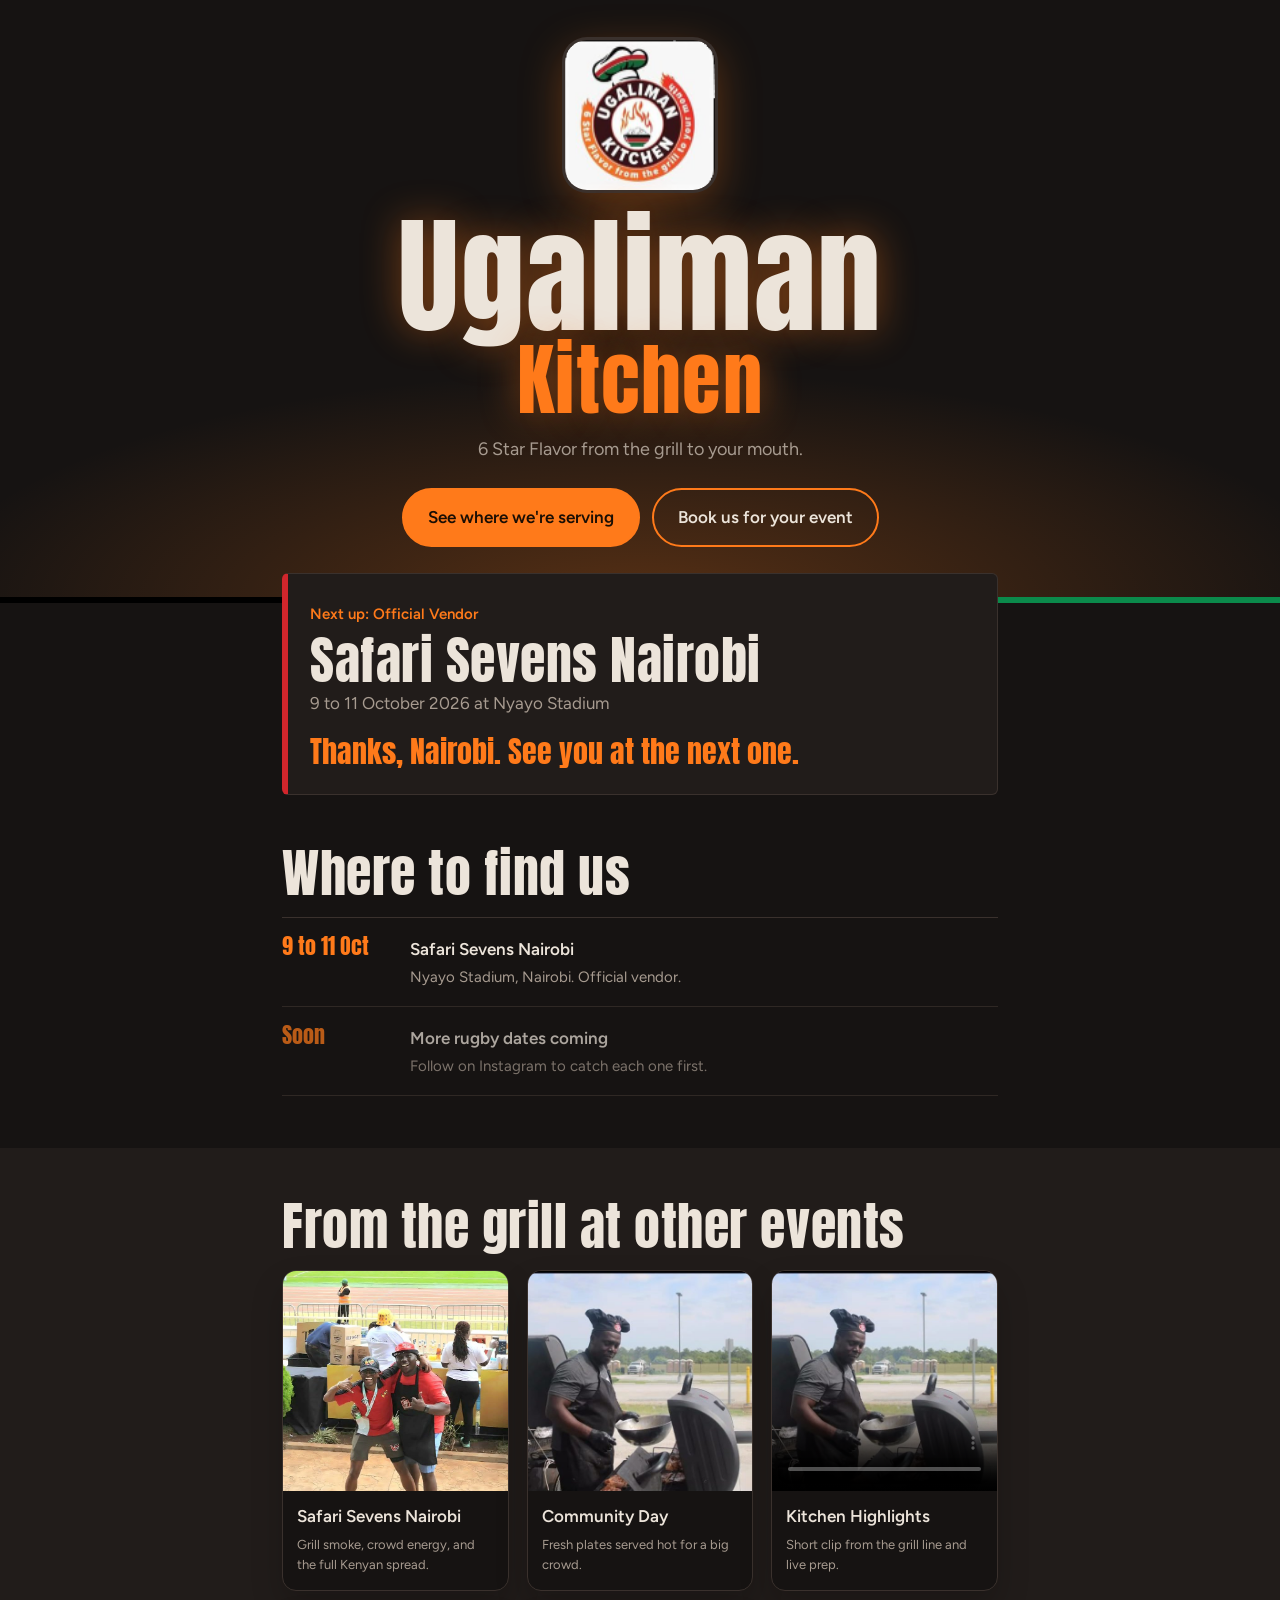
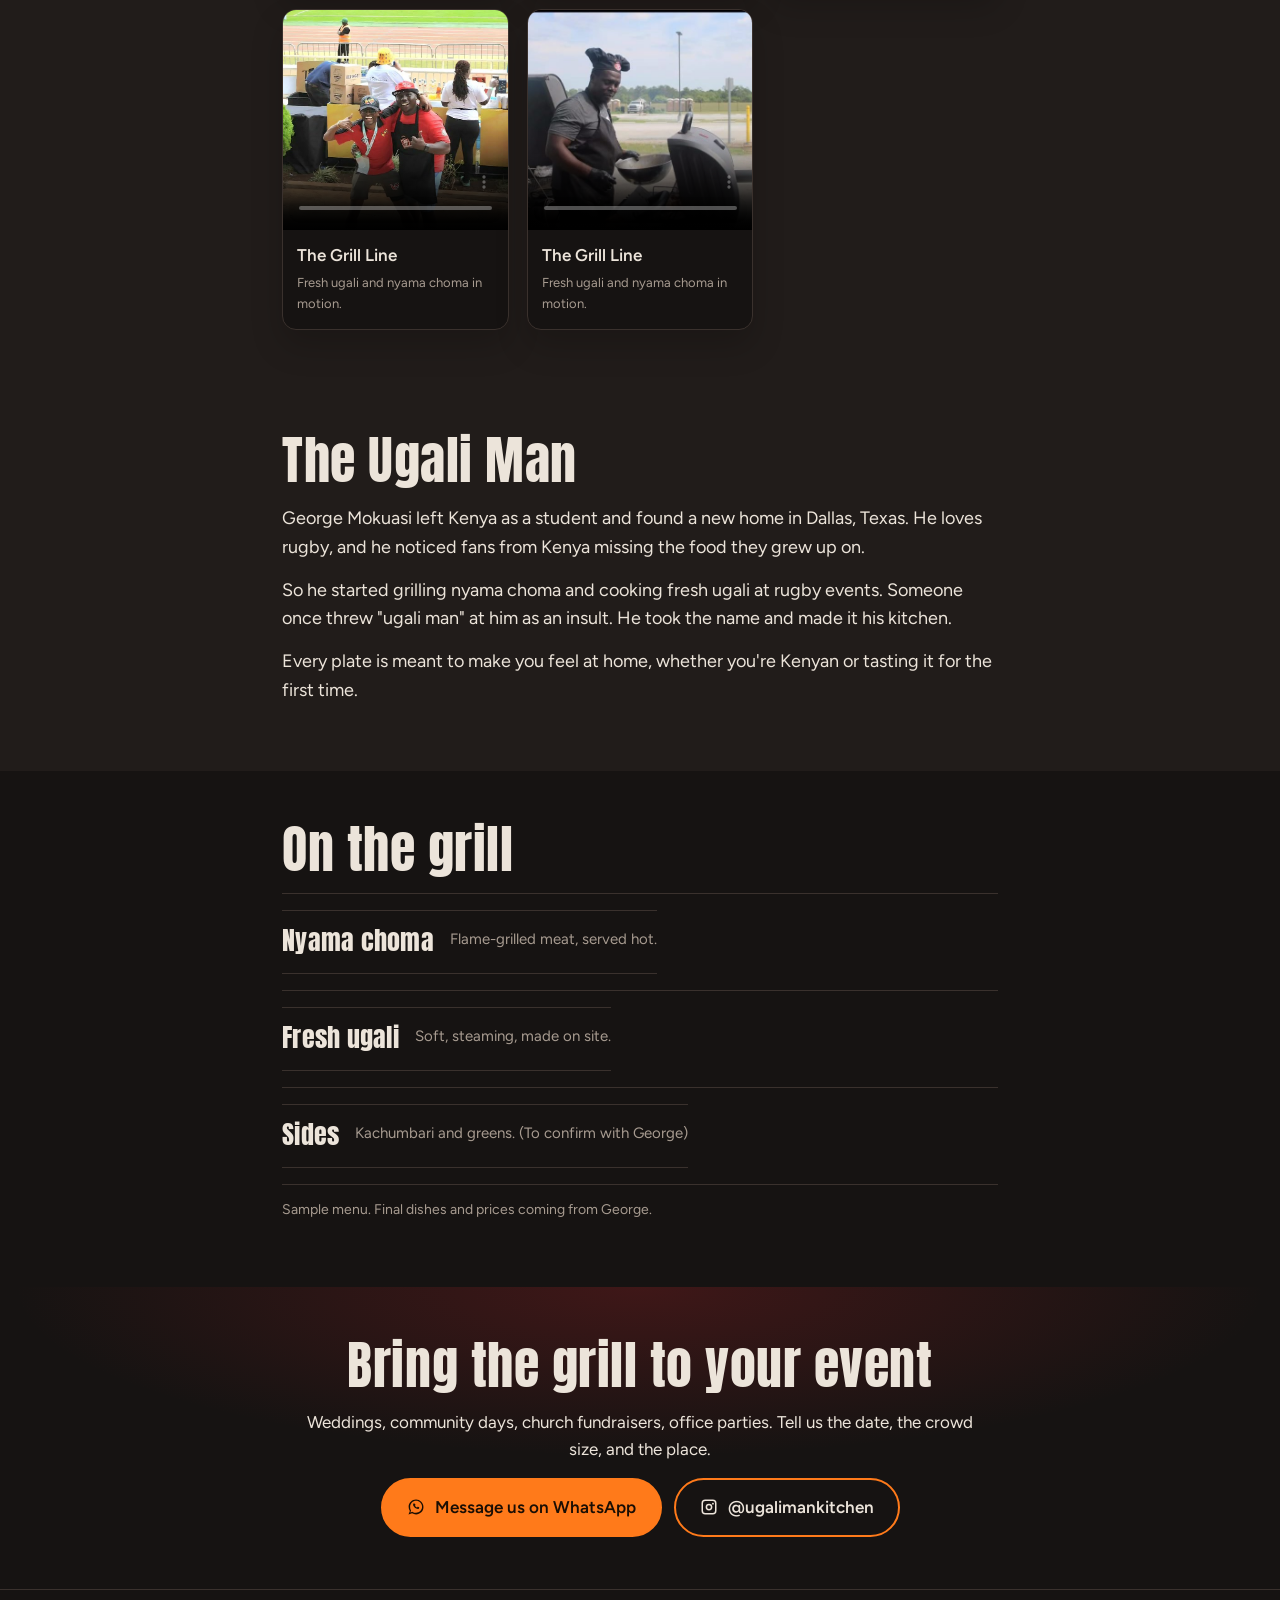
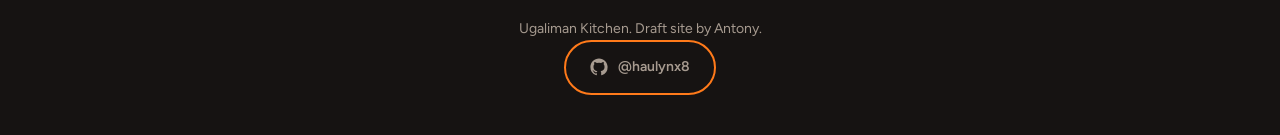
==== Ugaliman Kitchen (draft).html @ 5345e2d6 "First draft commit" ====
<!DOCTYPE html>
<html lang="en">
<head>
<meta charset="utf-8">
<meta name="viewport" content="width=device-width, initial-scale=1, viewport-fit=cover">
<title>Ugaliman Kitchen | 6 Star Flavor from the grill to your mouth</title>
<link rel="icon" type="image/png" href="assets/ugaliman.png">
<link rel="stylesheet" href="https://fonts.googleapis.com/css2?family=Anton&family=Figtree:wght@400;600&display=swap">
<link rel="stylesheet" href="ugali.css">
</head>
<body>

<header class="hero">
  <div class="wrap">
    <img class="logo" alt="Ugaliman Kitchen logo: a chef hat in Kenyan flag colours above a bowl of ugali over flames" src="assets/ugaliman.svg">
    <h1>Ugaliman <span>Kitchen</span></h1>
    <p class="tag">6 Star Flavor from the grill to your mouth.</p>
    <div class="btns">
      <a class="btn fill" href="#events">See where we're serving</a>
      <a class="btn" href="#cater">Book us for your event</a>
    </div>
  </div>
</header>

<main class="wrap">

  <div class="next" aria-live="polite">
    <small>Next up: Official Vendor</small>
    <h2>Safari Sevens Nairobi</h2>
    <p class="meta">9 to 11 October 2026 at Nyayo Stadium</p>
    <div class="count" id="count">
      <div><b id="d">0</b><i>days</i></div>
      <div><b id="h">0</b><i>hours</i></div>
      <div><b id="m">0</b><i>minutes</i></div>
    </div>
    <div id="live">We're serving right now. Come hungry.</div>
  </div>

  <section id="events">
    <h2>Where to find us</h2>
    <ul class="ev">
      <li><time>9 to 11 Oct</time><div><b>Safari Sevens Nairobi</b><span>Nyayo Stadium, Nairobi. Official vendor.</span></div></li>
      <li class="soon"><time>Soon</time><div><b>More rugby dates coming</b><span>Follow on Instagram to catch each one first.</span></div></li>
    </ul>
  </section>
</main>

<section class="gallery" id="gallery">
  <div class="wrap">
    <h2>From the grill at other events</h2>
    <div class="media-grid" id="media-grid"></div>
  </div>
</section>

<section class="story">
  <div class="wrap">
    <h2>The Ugali Man</h2>
    <p>George Mokuasi left Kenya as a student and found a new home in Dallas, Texas. He loves rugby, and he noticed fans from Kenya missing the food they grew up on.</p>
    <p>So he started grilling nyama choma and cooking fresh ugali at rugby events. Someone once threw "ugali man" at him as an insult. He took the name and made it his kitchen.</p>
    <p>Every plate is meant to make you feel at home, whether you're Kenyan or tasting it for the first time.</p>
  </div>
</section>

<section>
  <div class="wrap">
    <h2>On the grill</h2>
    <div class="menu">
      <div><div><h3>Nyama choma</h3><span>Flame-grilled meat, served hot.</span></div></div>
      <div><div><h3>Fresh ugali</h3><span>Soft, steaming, made on site.</span></div></div>
      <div><div><h3>Sides</h3><span>Kachumbari and greens. (To confirm with George)</span></div></div>
    </div>
    <p class="note">Sample menu. Final dishes and prices coming from George.</p>
  </div>
</section>

<section class="cater" id="cater">
  <div class="wrap">
    <h2>Bring the grill to your event</h2>
    <p>Weddings, community days, church fundraisers, office parties. Tell us the date, the crowd size, and the place.</p>
    <div class="btns">
      <a class="btn fill" href="https://wa.link/ykb016" id="wa">
        <span class="btn-icon" aria-hidden="true">
          <svg viewBox="0 0 24 24" xmlns="http://www.w3.org/2000/svg" fill="currentColor"><path d="M12.04 2C6.58 2 2.15 6.37 2.15 11.73c0 2.02.61 3.99 1.66 5.67L2 22l4.7-1.54c1.64.9 3.5 1.38 5.34 1.38h.01c5.46 0 9.9-4.38 9.9-9.84 0-2.63-1.03-5.1-2.9-6.96A9.82 9.82 0 0 0 12.04 2Zm0 1.76c4.44 0 8.05 3.56 8.05 7.97 0 4.41-3.61 7.98-8.05 7.98-1.62 0-3.18-.44-4.5-1.2l-.32-.18-2.79.92.94-2.72-.2-.33A7.5 7.5 0 0 1 4.2 11.73C4.2 7.32 7.8 3.76 12.04 3.76Zm-2.62 3.2c-.18 0-.4.02-.61.3-.18.25-.7.7-.7 1.7s.71 1.96.81 2.09c.1.14 1.38 2.22 3.45 3.04 1.7.67 2.05.54 2.42.5.37-.04 1.2-.49 1.36-1 .16-.51.16-.95.11-1.04-.05-.09-.18-.14-.37-.25-.18-.11-1.08-.53-1.25-.59-.17-.06-.29-.09-.42.09-.13.18-.5.6-.62.72-.12.12-.23.13-.42.04-.18-.09-.76-.28-1.46-.9-.54-.48-.9-1.07-.99-1.25-.08-.18-.01-.28.08-.37.08-.08.18-.21.27-.32.09-.1.12-.17.18-.28.06-.12.03-.23-.02-.32-.04-.09-.36-.89-.5-1.22-.14-.32-.28-.28-.42-.28-.12 0-.26-.02-.4-.02Z"/></svg>
        </span>
        <span>Message us on WhatsApp</span>
      </a>
      <a class="btn" href="https://www.instagram.com/ugalimankitchen" rel="noopener">
        <span class="btn-icon" aria-hidden="true">
          <svg viewBox="0 0 24 24" xmlns="http://www.w3.org/2000/svg" fill="currentColor"><path d="M7 2h10a5 5 0 0 1 5 5v10a5 5 0 0 1-5 5H7a5 5 0 0 1-5-5V7a5 5 0 0 1 5-5Zm0 2a3 3 0 0 0-3 3v10a3 3 0 0 0 3 3h10a3 3 0 0 0 3-3V7a3 3 0 0 0-3-3H7Zm5 3.5A4.5 4.5 0 1 1 7.5 12 4.5 4.5 0 0 1 12 7.5Zm0 2A2.5 2.5 0 1 0 14.5 12 2.5 2.5 0 0 0 12 9.5Zm5.25-3.25a1.25 1.25 0 1 1-1.25 1.25 1.25 1.25 0 0 1 1.25-1.25Z"/></svg>
        </span>
        <span>@ugalimankitchen</span>
      </a>
    </div>
  </div>
</section>

<footer>
  <div class="wrap">Ugaliman Kitchen. Draft site by Antony.</div>
  <span>
    <a class="btn" href="https://github.com/haulynx8" rel="noopener">
          <span class="btn-icon" aria-hidden="true">
            <svg viewBox="0 0 24 24" xmlns="http://www.w3.org/2000/svg" fill="currentColor"><path d="M12 .5C5.65.5.5 5.65.5 12a11.5 11.5 0 0 0 7.86 10.95c.58.1.79-.25.79-.56v-2.02c-3.2.7-3.88-1.37-3.88-1.37-.52-1.33-1.27-1.68-1.27-1.68-1.04-.7.08-.69.08-.69 1.15.08 1.76 1.18 1.76 1.18 1.02 1.74 2.67 1.24 3.32.95.1-.74.4-1.24.72-1.53-2.55-.29-5.24-1.28-5.24-5.69 0-1.26.45-2.29 1.18-3.09-.12-.29-.51-1.46.11-3.05 0 0 .97-.31 3.18 1.18a11.1 11.1 0 0 1 5.8 0c2.21-1.49 3.18-1.18 3.18-1.18.62 1.59.23 2.76.11 3.05.74.8 1.18 1.83 1.18 3.09 0 4.42-2.7 5.39-5.27 5.68.41.35.78 1.04.78 2.1v3.11c0 .31.21.67.8.55A11.5 11.5 0 0 0 23.5 12C23.5 5.65 18.35.5 12 .5Z"/></svg>
          </span>
          <span>@haulynx8</span>
    </a>
</span>
</footer>

<script src="ugali.js"></script>
</body>
</html>
---- ugali.css ----
:root{--smoke:#161312;--coal:#211c1a;--ash:#ece4da;--dim:#a79b90;--ember:#ff7a1a;--red:#d1262c;--green:#0b8a4b;--line:#3a312d;
box-sizing:border-box;padding-top:env(safe-area-inset-top,0px);padding-bottom:env(safe-area-inset-bottom,0px);color-scheme:dark}
html{scroll-padding-top:env(safe-area-inset-top,0px);scroll-behavior:smooth}
*,*:before,*:after{box-sizing:inherit}
body{margin:0;background:var(--smoke);color:var(--ash);font:400 17px/1.6 Figtree,system-ui,sans-serif}
h1,h2,h3{font-family:Anton,Impact,"Arial Narrow",sans-serif;font-weight:400;letter-spacing:.01em;line-height:1;margin:0}
a{color:inherit}
:focus-visible{outline:3px solid var(--ember);outline-offset:3px}
.wrap{max-width:760px;margin:0 auto;padding:0 22px}
section{padding:52px 0}
h2{font-size:clamp(34px,9vw,52px);margin-bottom:18px}
p{max-width:62ch;margin:0 0 14px}

/* hero */
.hero{position:relative;text-align:center;padding:40px 0 56px;background:radial-gradient(ellipse 80% 55% at 50% 100%,rgba(255,122,26,.28),transparent 70%)}
.hero:after{content:"";position:absolute;left:0;right:0;bottom:0;height:6px;background:linear-gradient(90deg,#000 0 33%,var(--red) 33% 66%,var(--green) 66%)}
.logo{width:150px;height:auto;border-radius:22px;display:block;margin:0 auto 22px;box-shadow:0 0 0 3px var(--line),0 12px 44px rgba(255,122,26,.35)}
h1{font-size:clamp(64px,19vw,128px);color:var(--ash);text-shadow:0 0 38px rgba(255,122,26,.45)}
h1 span{display:block;color:var(--ember);font-size:.62em}
.tag{color:var(--dim);margin:16px auto 24px;font-size:18px}
.btns{display:flex;gap:12px;justify-content:center;flex-wrap:wrap}
.btn{display:inline-flex;align-items:center;justify-content:center;gap:10px;padding:14px 24px;border-radius:999px;font-weight:600;text-decoration:none;border:2px solid var(--ember)}
.btn.fill{background:var(--ember);color:#1a0e04}
.btn:hover{background:var(--ash);border-color:var(--ash);color:#1a0e04}
.btn-icon{width:18px;height:18px;display:block;flex:0 0 auto}
.btn-icon svg{display:block;width:100%;height:100%}

/* next event */
.next{background:var(--coal);border:1px solid var(--line);border-left:6px solid var(--red);border-radius:6px;padding:26px 22px;margin-top:-30px;position:relative}
.next small{color:var(--ember);font-weight:600;font-size:15px}
.next h2{margin:6px 0 4px}
.next .meta{color:var(--dim);margin:0 0 18px}
.count{display:flex;gap:10px}
.count div{flex:1;background:var(--smoke);border:1px solid var(--line);border-radius:6px;padding:12px 4px;text-align:center}
.count b{display:block;font:400 38px/1 Anton,Impact,sans-serif;color:var(--ash)}
.count i{font-style:normal;font-size:13px;color:var(--dim)}
#live{display:none;font:400 30px/1.1 Anton,Impact,sans-serif;color:var(--ember)}

/* events */
.ev{list-style:none;margin:0;padding:0}
.ev li{display:flex;gap:16px;align-items:baseline;padding:16px 0;border-top:1px solid var(--line)}
.ev li:last-child{border-bottom:1px solid var(--line)}
.ev time{flex:0 0 112px;font:400 22px/1.1 Anton,Impact,sans-serif;color:var(--ember)}
.ev b{display:block;font-weight:600}
.ev span{color:var(--dim);font-size:15px}
.ev .soon{opacity:.7}

/* story + menu */
.story{background:var(--coal)}
.story p{font-size:18px}
.menu{display:grid;gap:0}
.menu div{display:flex;justify-content:space-between;gap:16px;padding:16px 0;border-top:1px solid var(--line)}
.menu div:last-child{border-bottom:1px solid var(--line)}
.menu h3{font-size:26px;margin-bottom:4px}
.menu span{color:var(--dim);font-size:15px}
.note{color:var(--dim);font-size:14px;margin-top:14px}

/* gallery */
.gallery{background:var(--coal)}
.media-grid{display:grid;grid-template-columns:repeat(3,minmax(0,1fr));gap:18px;margin-top:18px}
.media-card{margin:0;background:var(--smoke);border:1px solid var(--line);border-radius:14px;overflow:hidden;box-shadow:0 16px 32px rgba(0,0,0,.18)}
.media-card img,.media-card video{display:block;width:100%;height:220px;object-fit:cover;background:#0d0b0a}
.media-card figcaption{padding:12px 14px 14px;color:var(--ash);font-weight:600}
.media-card span{display:block;color:var(--dim);font-size:13px;font-weight:400;margin-top:4px}

/* contact */
.cater{text-align:center;background:radial-gradient(ellipse 70% 80% at 50% 0%,rgba(209,38,44,.22),transparent 70%)}
.cater p{margin-left:auto;margin-right:auto}
footer{padding:28px 0 40px;color:var(--dim);font-size:14px;text-align:center;border-top:1px solid var(--line)}
@media (max-width:700px){.media-grid{grid-template-columns:1fr}}
@media (prefers-reduced-motion:no-preference){.logo{animation:glow 3.2s ease-in-out infinite alternate}}
@keyframes glow{to{box-shadow:0 0 0 3px var(--line),0 12px 64px rgba(255,122,26,.6)}}
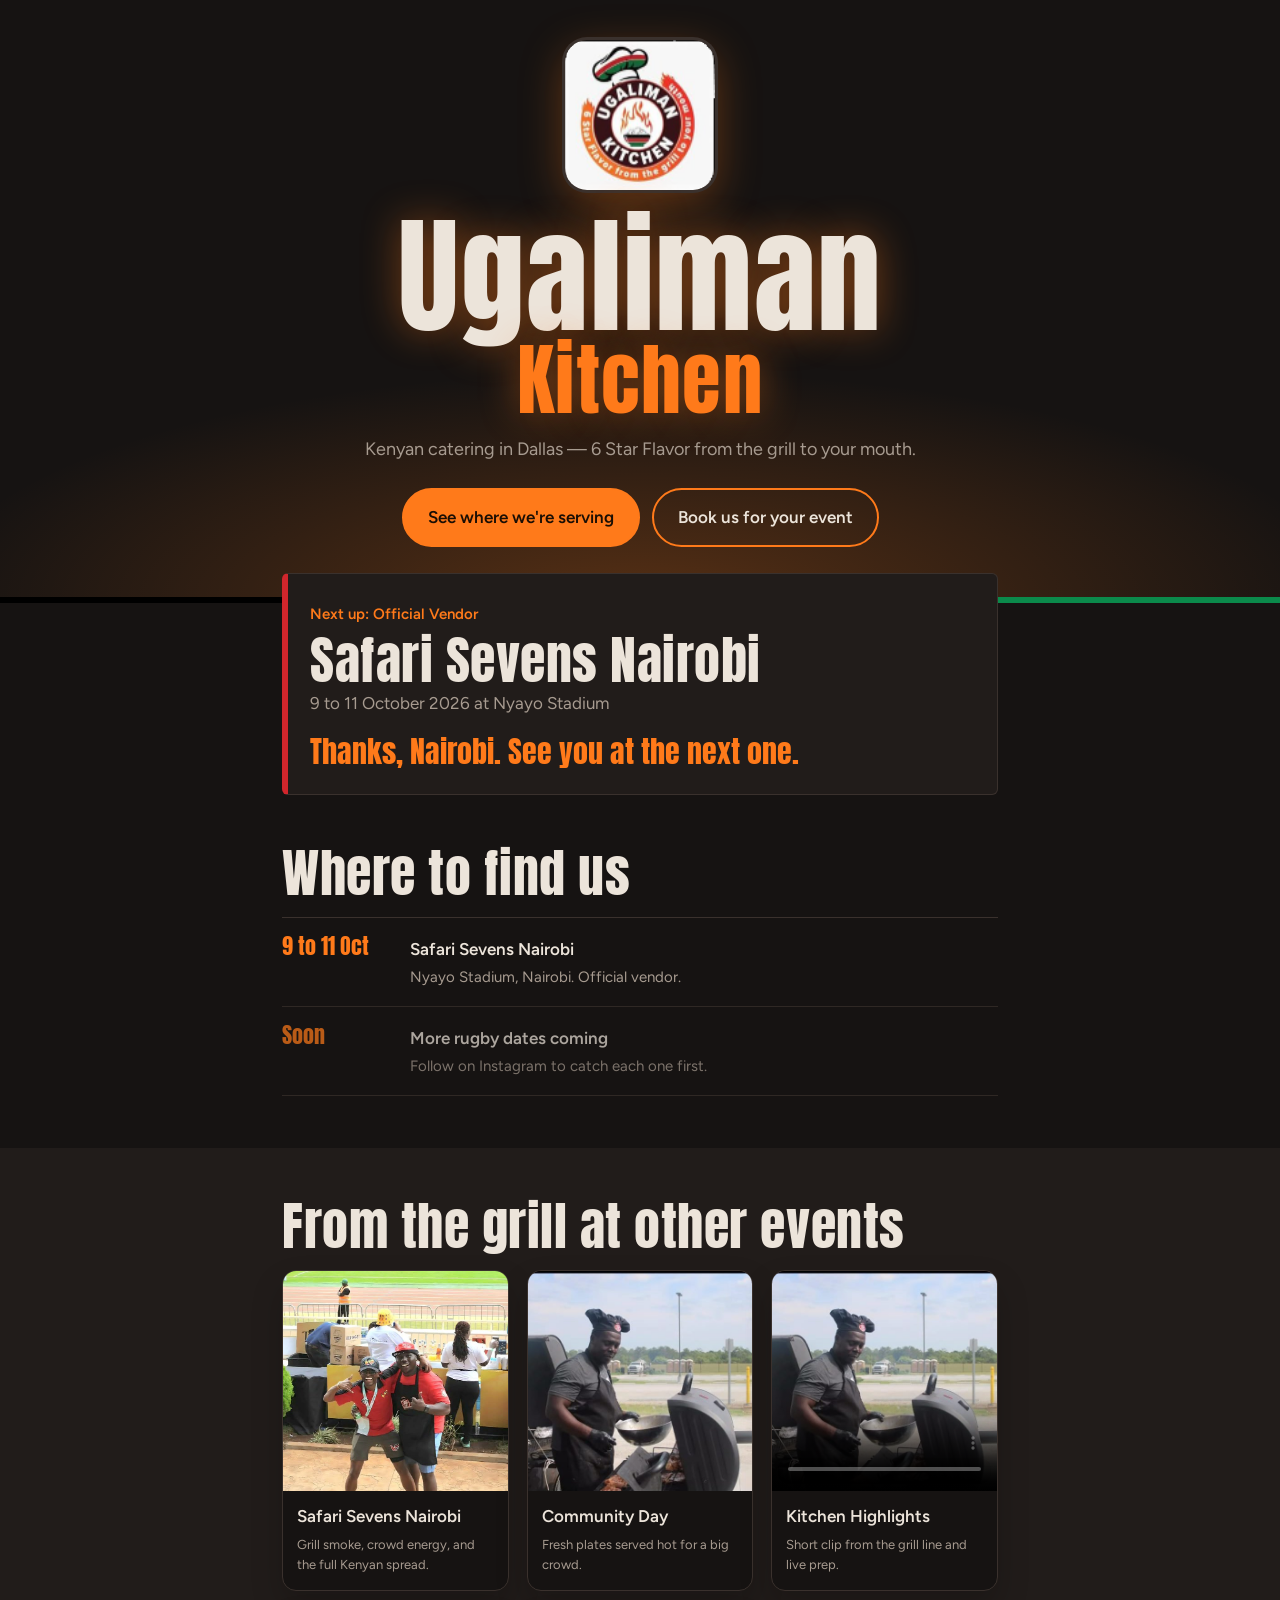
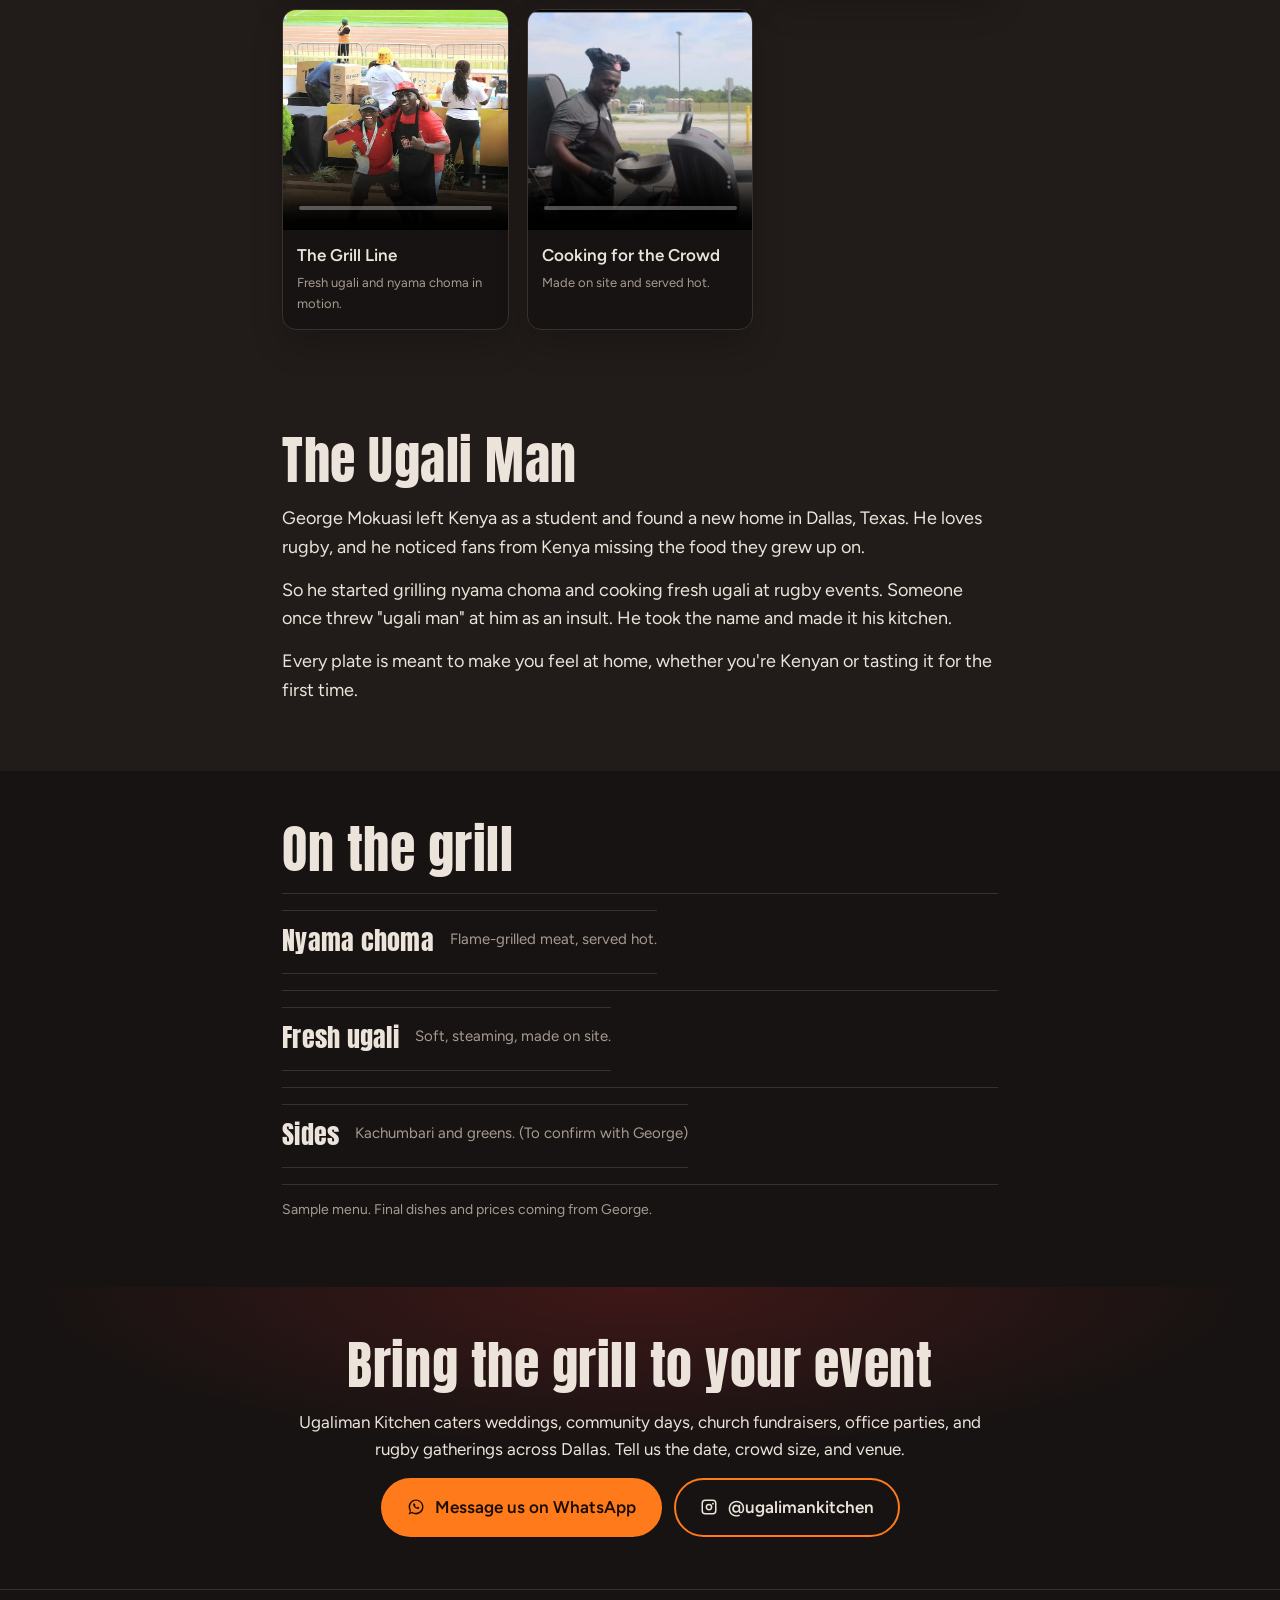
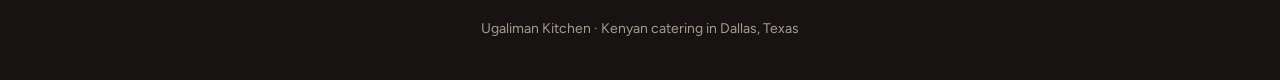
==== commit 4b535eba: "Add editable gallery CMS and SEO metadata" ====
--- a/Ugaliman Kitchen (draft).html
+++ b/Ugaliman Kitchen (draft).html
@@ -3,10 +3,33 @@
 <head>
 <meta charset="utf-8">
 <meta name="viewport" content="width=device-width, initial-scale=1, viewport-fit=cover">
-<title>Ugaliman Kitchen | 6 Star Flavor from the grill to your mouth</title>
+<title>Ugaliman Kitchen | Kenyan Catering &amp; Nyama Choma in Dallas</title>
+<meta name="description" content="Ugaliman Kitchen brings Kenyan comfort food to Dallas events: flame-grilled nyama choma, fresh ugali, kachumbari, and generous hospitality. Book catering for your next gathering.">
+<meta name="robots" content="index, follow">
+<link rel="canonical" href="/">
+<meta property="og:title" content="Ugaliman Kitchen | Kenyan Catering &amp; Nyama Choma in Dallas">
+<meta property="og:description" content="Kenyan comfort food, fresh from the grill. Book Ugaliman Kitchen for your next event.">
+<meta property="og:type" content="website">
+<meta property="og:locale" content="en_US">
+<meta name="twitter:card" content="summary">
+<meta name="twitter:title" content="Ugaliman Kitchen | Kenyan Catering &amp; Nyama Choma in Dallas">
+<meta name="twitter:description" content="Kenyan comfort food, fresh from the grill. Book Ugaliman Kitchen for your next event.">
+<meta name="theme-color" content="#161312">
 <link rel="icon" type="image/png" href="assets/ugaliman.png">
 <link rel="stylesheet" href="https://fonts.googleapis.com/css2?family=Anton&family=Figtree:wght@400;600&display=swap">
 <link rel="stylesheet" href="ugali.css">
+<script type="application/ld+json">
+{
+  "@context": "https://schema.org",
+  "@type": "FoodEstablishment",
+  "name": "Ugaliman Kitchen",
+  "description": "Kenyan catering serving flame-grilled nyama choma, fresh ugali, kachumbari, and greens for events in Dallas, Texas.",
+  "servesCuisine": ["Kenyan", "East African", "Barbecue"],
+  "areaServed": {"@type": "City", "name": "Dallas", "address": {"@type": "PostalAddress", "addressRegion": "TX", "addressCountry": "US"}},
+  "sameAs": ["https://www.instagram.com/ugalimankitchen"],
+  "contactPoint": {"@type": "ContactPoint", "contactType": "sales", "url": "https://wa.link/ykb016"}
+}
+</script>
 </head>
 <body>
 
@@ -14,7 +37,7 @@
   <div class="wrap">
     <img class="logo" alt="Ugaliman Kitchen logo: a chef hat in Kenyan flag colours above a bowl of ugali over flames" src="assets/ugaliman.svg">
     <h1>Ugaliman <span>Kitchen</span></h1>
-    <p class="tag">6 Star Flavor from the grill to your mouth.</p>
+    <p class="tag">Kenyan catering in Dallas — 6 Star Flavor from the grill to your mouth.</p>
     <div class="btns">
       <a class="btn fill" href="#events">See where we're serving</a>
       <a class="btn" href="#cater">Book us for your event</a>
@@ -76,7 +99,7 @@
 <section class="cater" id="cater">
   <div class="wrap">
     <h2>Bring the grill to your event</h2>
-    <p>Weddings, community days, church fundraisers, office parties. Tell us the date, the crowd size, and the place.</p>
+    <p>Ugaliman Kitchen caters weddings, community days, church fundraisers, office parties, and rugby gatherings across Dallas. Tell us the date, crowd size, and venue.</p>
     <div class="btns">
       <a class="btn fill" href="https://wa.link/ykb016" id="wa">
         <span class="btn-icon" aria-hidden="true">
@@ -95,15 +118,7 @@
 </section>
 
 <footer>
-  <div class="wrap">Ugaliman Kitchen. Draft site by Antony.</div>
-  <span>
-    <a class="btn" href="https://github.com/haulynx8" rel="noopener">
-          <span class="btn-icon" aria-hidden="true">
-            <svg viewBox="0 0 24 24" xmlns="http://www.w3.org/2000/svg" fill="currentColor"><path d="M12 .5C5.65.5.5 5.65.5 12a11.5 11.5 0 0 0 7.86 10.95c.58.1.79-.25.79-.56v-2.02c-3.2.7-3.88-1.37-3.88-1.37-.52-1.33-1.27-1.68-1.27-1.68-1.04-.7.08-.69.08-.69 1.15.08 1.76 1.18 1.76 1.18 1.02 1.74 2.67 1.24 3.32.95.1-.74.4-1.24.72-1.53-2.55-.29-5.24-1.28-5.24-5.69 0-1.26.45-2.29 1.18-3.09-.12-.29-.51-1.46.11-3.05 0 0 .97-.31 3.18 1.18a11.1 11.1 0 0 1 5.8 0c2.21-1.49 3.18-1.18 3.18-1.18.62 1.59.23 2.76.11 3.05.74.8 1.18 1.83 1.18 3.09 0 4.42-2.7 5.39-5.27 5.68.41.35.78 1.04.78 2.1v3.11c0 .31.21.67.8.55A11.5 11.5 0 0 0 23.5 12C23.5 5.65 18.35.5 12 .5Z"/></svg>
-          </span>
-          <span>@haulynx8</span>
-    </a>
-</span>
+  <div class="wrap">Ugaliman Kitchen · Kenyan catering in Dallas, Texas</div>
 </footer>
 
 <script src="ugali.js"></script>
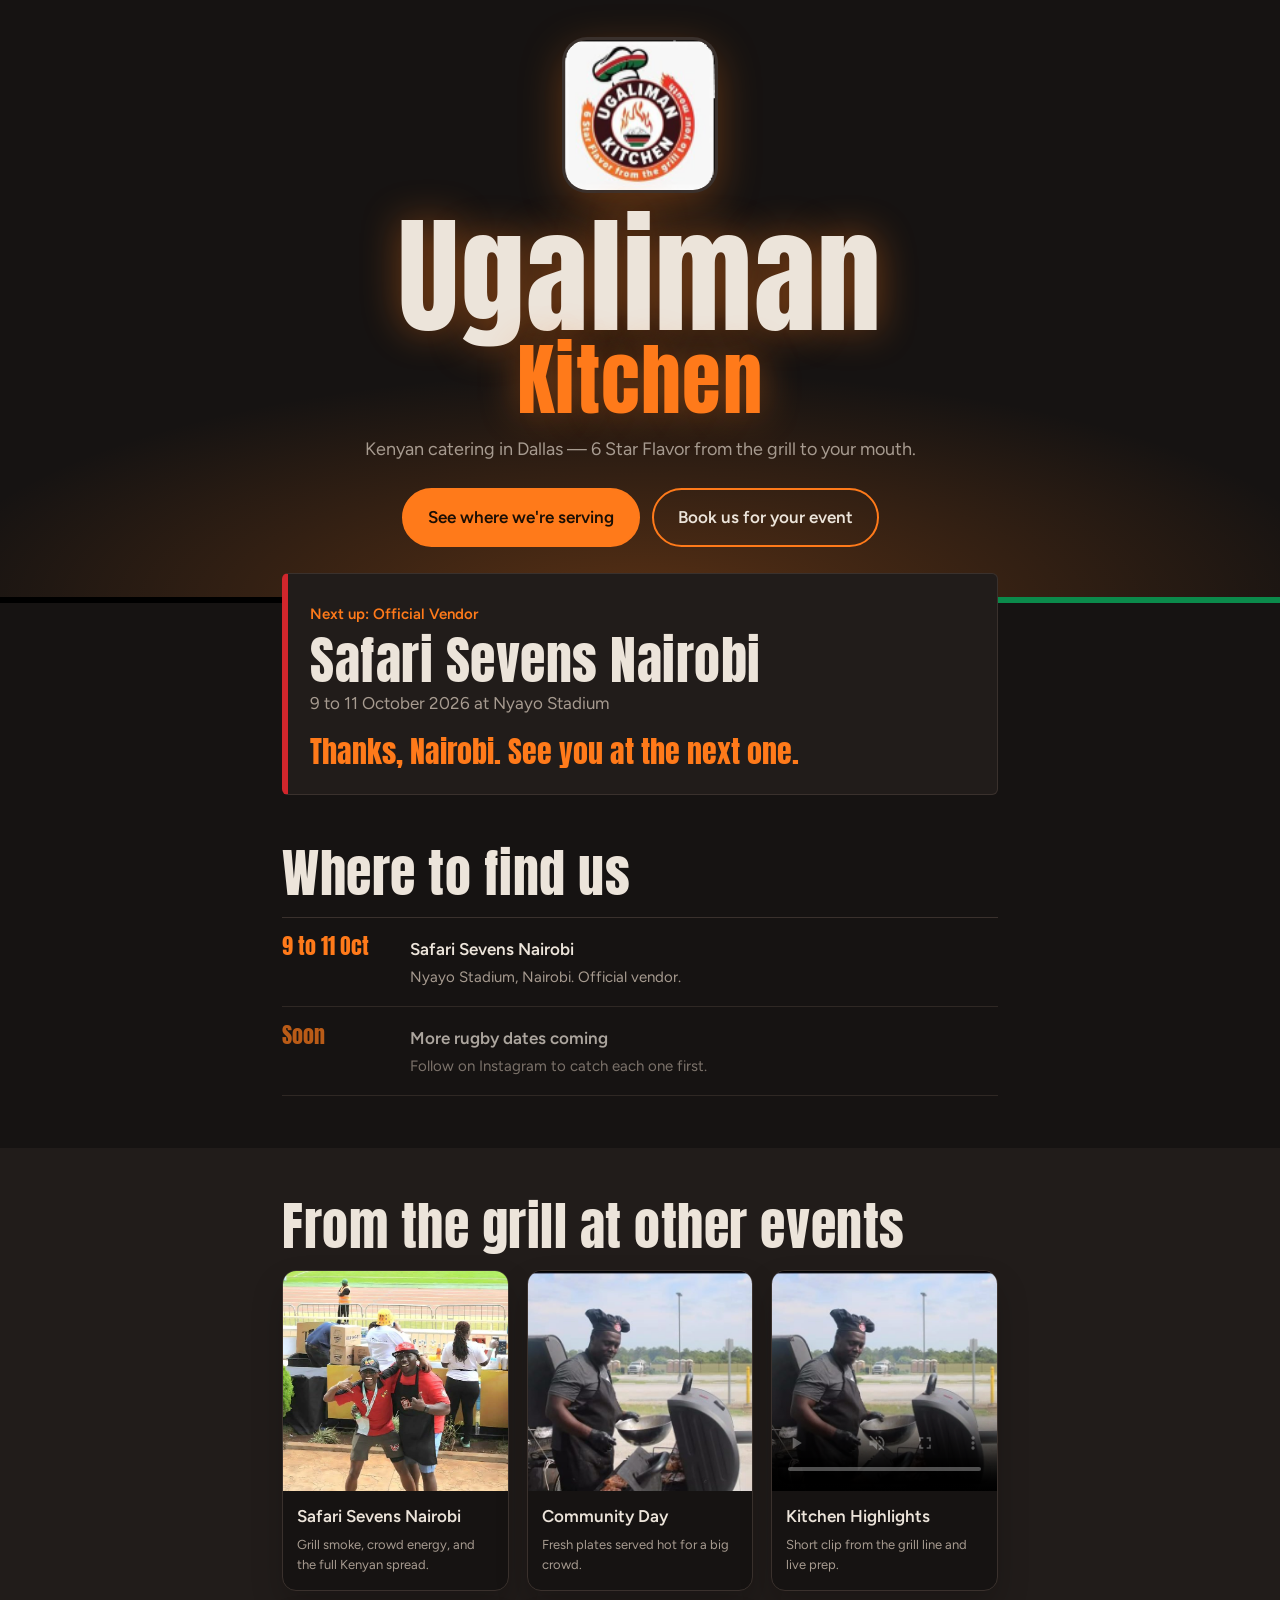
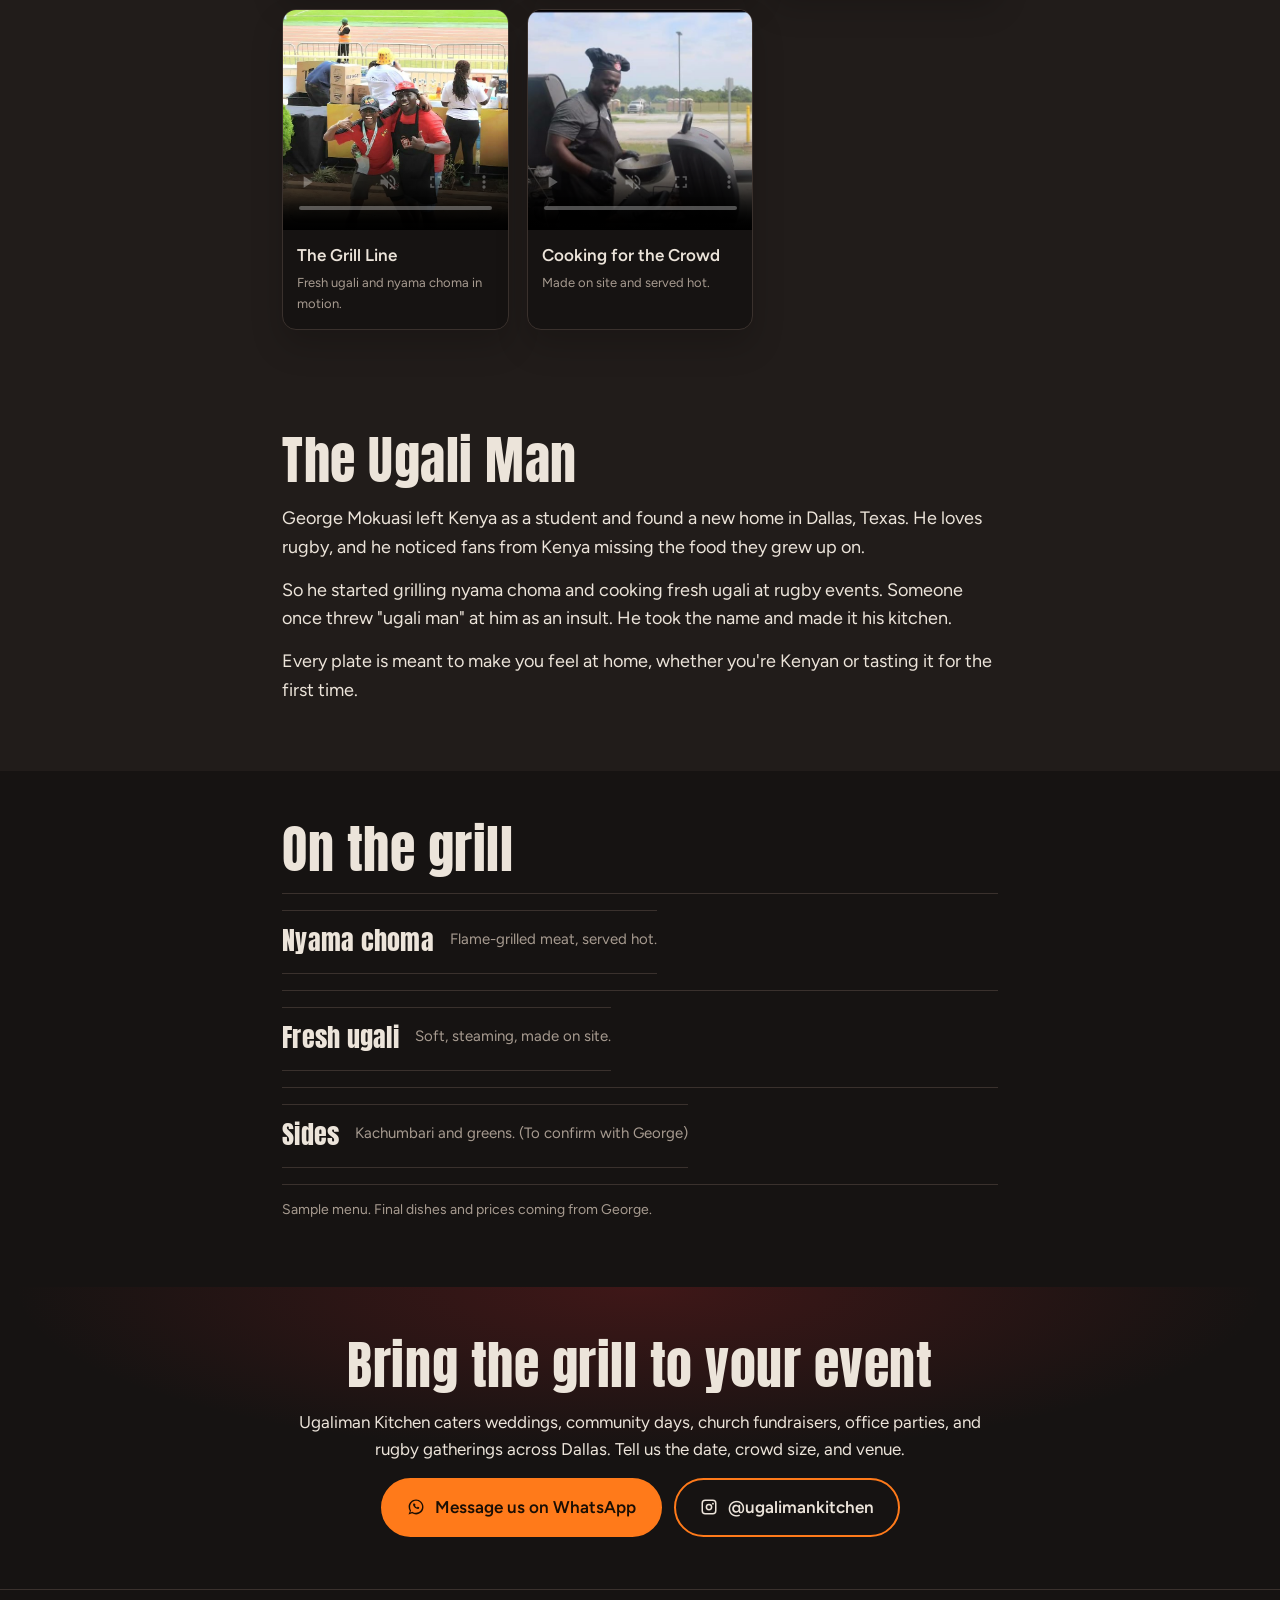
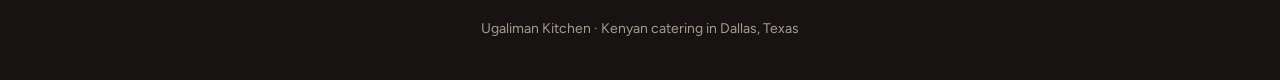
==== commit fe16eb62: "Set up the CMS and delete the setup markdown file (6ac6068691c1b778828f0df8)" ====
--- a/Ugaliman Kitchen (draft).html
+++ b/Ugaliman Kitchen (draft).html
@@ -29,6 +29,10 @@
   "sameAs": ["https://www.instagram.com/ugalimankitchen"],
   "contactPoint": {"@type": "ContactPoint", "contactType": "sales", "url": "https://wa.link/ykb016"}
 }
+</script>
+<script>
+  // Identity invite and password-reset emails link to the homepage; send them to the editor
+  if (/(invite|recovery|confirmation|email_change)_token=/.test(location.hash)) location.replace("/admin/" + location.hash);
 </script>
 </head>
 <body>
